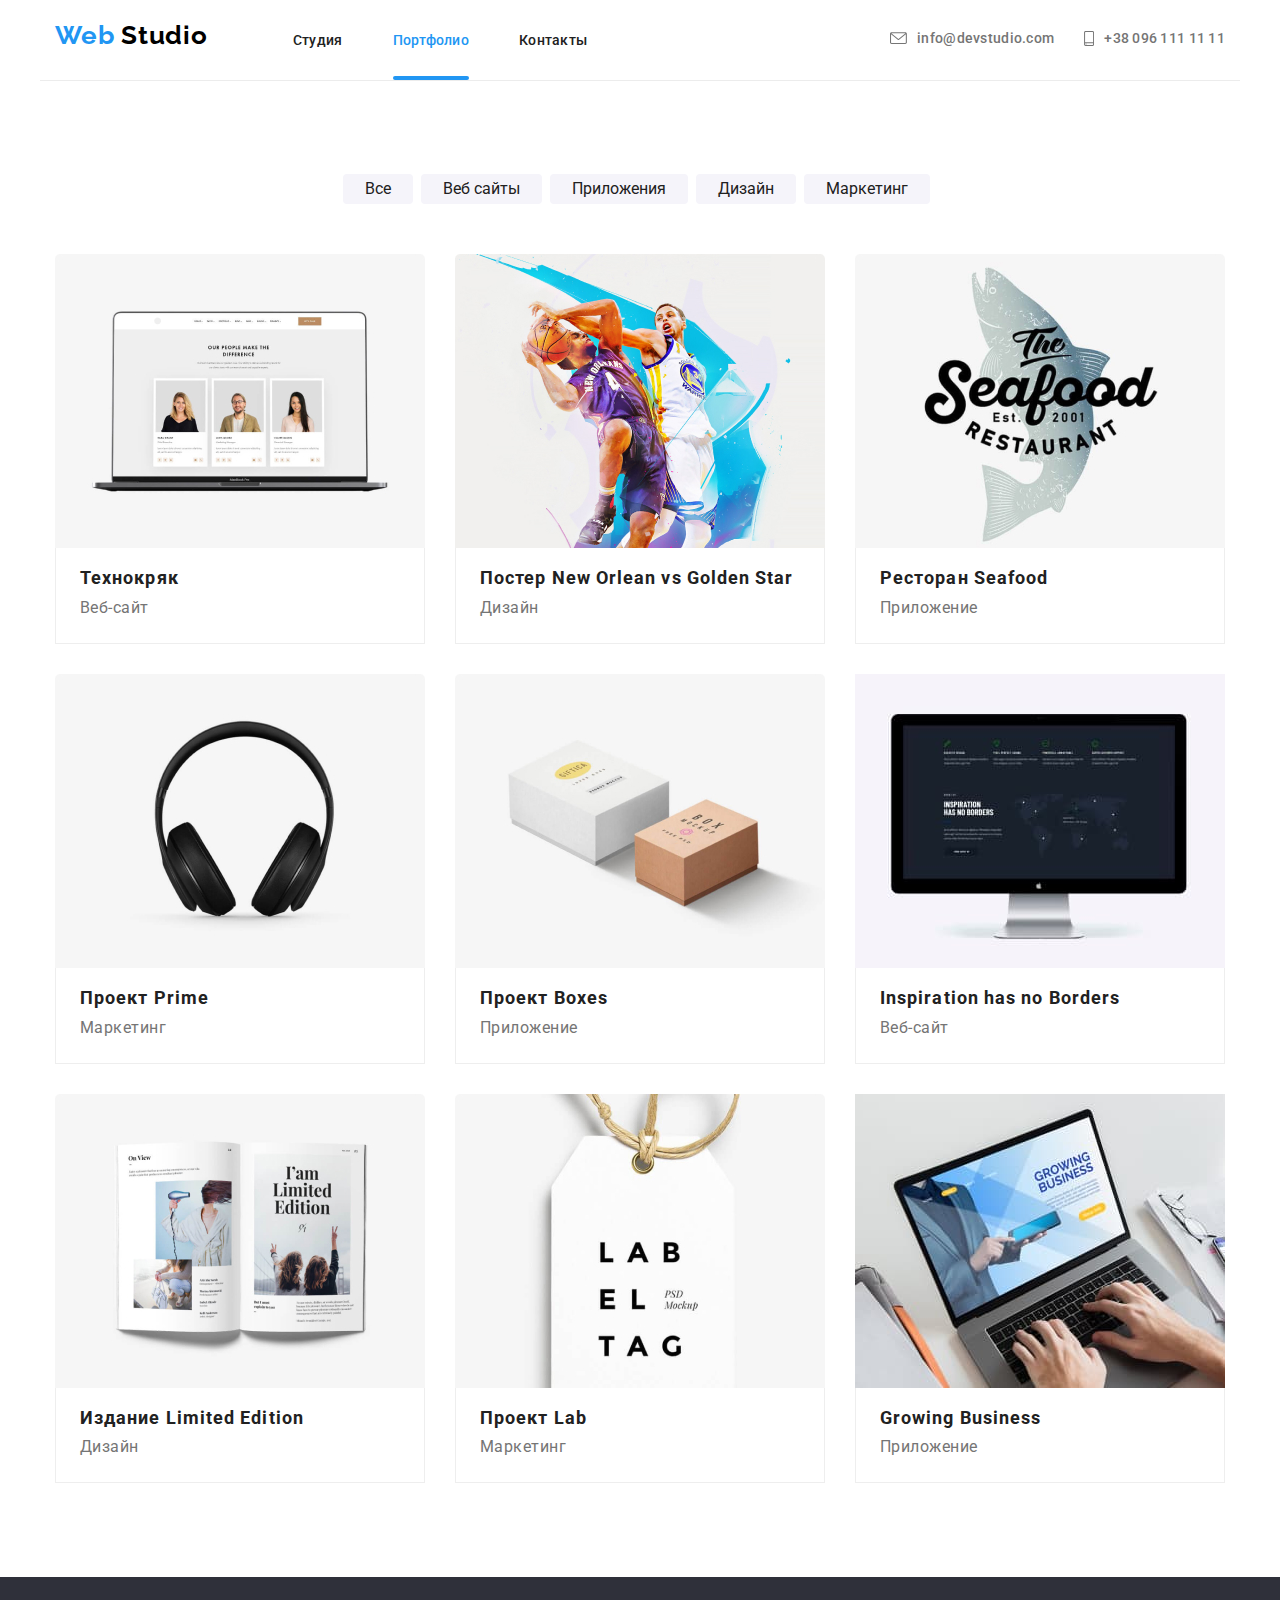
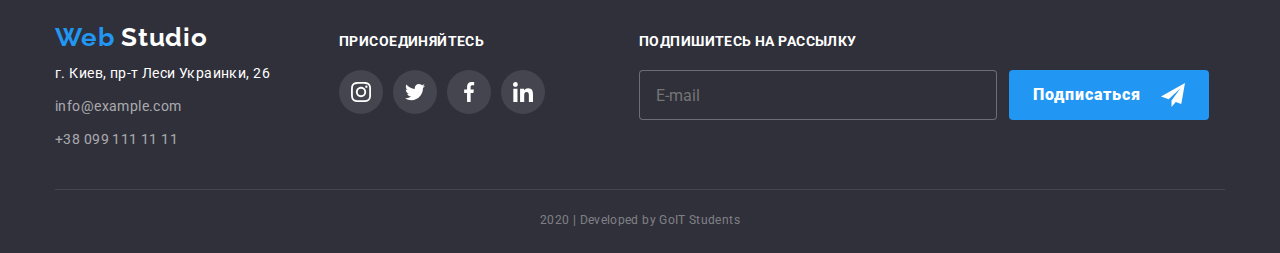
==== portfolio.html @ 86b8f0e5 "Start HW-07" ====
<!DOCTYPE html>
<html lang="ru">
  <head>
    <meta charset="UTF-8" />
    <meta name="viewport" content="width=device-width, initial-scale=1.0" />
    <title>Portfolio</title>
    <link
      rel="stylesheet"
      href="https://fonts.googleapis.com/css2?family=Raleway:ital,wght@0,700;1,400&family=Roboto:wght@400;700&display=swap"
      rel="stylesheet"
    />
    <link rel="stylesheet" href="https://cdnjs.cloudflare.com/ajax/libs/modern-normalize/0.6.0/modern-normalize.min.css">
    <link rel="stylesheet" href="./css/styles.css" />
  </head>
  <body class="page">

    <!--Шапка сайта--> 
    <header>
      <nav class="container main-nav">
        <a href="./index.html" class="logo">
          <span class="logo-accent">Web </span>Studio
        </a>
    
        <ul class="site-nav list">
          <li class="item"><a href="./index.html" class="link">Студия</a></li>
          <li class="item"><a href="" class="link current">Портфолио</a></li>
          <li class="item"><a href="" class="link">Контакты</a></li>
        </ul>
    
        <ul class="auth-nav list">
          <li class="item">
            <a href="mail:info@devstudio.com" class="link">
              <svg class="envelope-icon">
                <use href="./images/symbol-defs.svg#icon-envelope"></use>
              </svg>
              info@devstudio.com
            </a>
          </li>
          <li class="item">
            <a href="tel:+380961111111" class="link">
              <svg class="phone-icon">
                <use href="./images/symbol-defs.svg#icon-phone"></use>
              </svg>
              +38 096 111 11 11</a
            >
          </li>
        </ul>
      </nav>
    </header>

    <main>
      <section class="filter">
        <h1 class="title-portfolio visually-hidden">Галерея работ</h1>
        <ul class="filter-item">
          <li>
            <button type="button" class="button-portfolio">Все</button>
          </li>
          <li ">
            <button type="button" class="button-portfolio">Веб сайты</button>
          </li>
          <li>
            <button type="button" class="button-portfolio">Приложения</button>
          </li>
          <li>
            <button type="button" class="button-portfolio">Дизайн</button>
          </li>
          <li>
            <button type="button" class="button-portfolio">Маркетинг</button>
          </li>
        </ul>
      </section>

      <section>
        <div class="container galery">
          <ul class="galery-list">
            <li class="galery-item">
              <div class="galery-thumb">
                <img class="card-image" src="./images/Technocrack.jpg" alt="" />
                <div class="galery-overlay">
                  <p class="galery-text">
                    Технокряк это современная площадка распространения коронавируса.
                    Компаниииспользуют платформу для цифрового шпионажа и атак на
                    защищенные сервера конкурентов
                  </p>
                </div>  
              </div>
              <div class="card-content">
                <h2 class="galery-title">Технокряк</h2>
                <p class="galery-subtitle">Веб-сайт</p>
              </div>
            </li>
            <li class="galery-item">
              <div class="galery-thumb">
                <img class="card-image" src="./images/Poster.jpg" alt="картинка постера"/>
                <div class="galery-overlay">
                  <p class="galery-text">
                    Технокряк это современная площадка распространения коронавируса.
                    Компаниииспользуют платформу для цифрового шпионажа и атак на
                    защищенные сервера конкурентов
                  </p>
                </div>
              </div> 
              <div class="card-content">
                <h2 class="galery-title">Постер New Orlean vs Golden Star</h2>
                <p class="galery-subtitle">Дизайн</p>
              </div>
            </li>
            <li class="galery-item">
              <div class="galery-thumb">
                <img class="card-image" src="./images/Seafood.jpg" alt="логотип ресторана"/>
                <div class="galery-overlay">
                  <p class="galery-text">
                    Технокряк это современная площадка распространения коронавируса.
                    Компаниииспользуют платформу для цифрового шпионажа и атак на
                    защищенные сервера конкурентов
                  </p>
                </div>
              </div> 
              <div class="card-content">
                <h2 class="galery-title">Ресторан Seafood</h2>
                <p class="galery-subtitle">Приложение</p>
              </div>
            </li>
            <li class="galery-item">
              <div class="galery-thumb">
                <img class="card-image" src="./images/Prime.jpg" alt="картинка с наушниками"/>
                <div class="galery-overlay">
                  <p class="galery-text">
                    Технокряк это современная площадка распространения коронавируса.
                    Компаниииспользуют платформу для цифрового шпионажа и атак на
                    защищенные сервера конкурентов
                  </p>
                </div>
              </div> 
              <div class="card-content">
                <h2 class="galery-title">Проект Prime</h2>
                <p class="galery-subtitle">Маркетинг</p>
              </div>
            </li>
            <li class="galery-item">
              <div class="galery-thumb">
                <img class="card-image" src="./images/Boxes.jpg" alt="изображение картонных коробок"/>
                <div class="galery-overlay">
                  <p class="galery-text">
                    Технокряк это современная площадка распространения коронавируса.
                    Компаниииспользуют платформу для цифрового шпионажа и атак на
                    защищенные сервера конкурентов
                  </p>
                </div>
              </div> 
              <div class="card-content">
                <h2 class="galery-title">Проект Boxes</h2>
                <p class="galery-subtitle">Приложение</p>
              </div>
            </li>
            <li class="galery-item">
              <div class="galery-thumb">
                <img class="card-image" src="./images/monitor.jpg" alt="изображение монитора"/>
                <div class="galery-overlay">
                  <p class="galery-text">
                    Технокряк это современная площадка распространения коронавируса.
                    Компаниииспользуют платформу для цифрового шпионажа и атак на
                    защищенные сервера конкурентов
                  </p>
                </div>
              </div> 
              <div class="card-content">
                <h2 class="galery-title">Inspiration has no Borders</h2>
                <p class="galery-subtitle">Веб-сайт</p>
              </div>
            </li>
            <li class="galery-item">
              <div class="galery-thumb">
                <img class="card-image" src="./images/Magazine.jpg" alt="изображение журнала"/>
                <div class="galery-overlay">
                  <p class="galery-text">
                    Технокряк это современная площадка распространения коронавируса.
                    Компаниииспользуют платформу для цифрового шпионажа и атак на
                    защищенные сервера конкурентов
                  </p>
                </div>
              </div> 
              <div class="card-content">
                <h2 class="galery-title">Издание Limited Edition</h2>
                <p class="galery-subtitle">Дизайн</p>
              </div>
            </li>
            <li class="galery-item">
              <div class="galery-thumb">
                <img class="card-image" src="./images/Lab.jpg" alt="изображение этикетки"/>
                <div class="galery-overlay">
                  <p class="galery-text">
                    Технокряк это современная площадка распространения коронавируса.
                    Компаниииспользуют платформу для цифрового шпионажа и атак на
                    защищенные сервера конкурентов
                  </p>
                </div>
              </div> 
              <div class="card-content">
                <h2 class="galery-title">Проект Lab</h2>
                <p class="galery-subtitle">Маркетинг</p>
              </div>
            </li>
            <li class="galery-item">
              <div class="galery-thumb">
                <img class="card-image" src="./images/notebook.jpg" alt="изображение ноутбука"/>
                <div class="galery-overlay">
                  <p class="galery-text">
                    Технокряк это современная площадка распространения коронавируса.
                    Компаниииспользуют платформу для цифрового шпионажа и атак на
                    защищенные сервера конкурентов
                  </p>
                </div>
              </div> 
              <div class="card-content">
                <h2 class="galery-title">Growing Business</h2>
                <p class="galery-subtitle">Приложение</p>
              </div>
            </li>
          </ul>
        </div>
      </section>
    </main>

    <footer class="page-footer">
      <!--Спрятать заголовок-->
      <div class="container">
        <h2 class="footer-title visually-hidden">Адрес и телефоны</h2>
        <div class="contact-info">
          <div class="contact-block">
            <div class="logo-footer">
              <a href="./index.html" class="logo inverse">
                <span class="logo-accent">Web </span>Studio
              </a>
              <address>
                <p class="address">г. Киев, пр-т Леси Украинки, 26</p>
                <a href="mailto:info@example.com" class="contact-item"
                  >info@example.com</a
                >
                <a href="tel:+380991111111" class="contact-item"
                  >+38 099 111 11 11</a
                >
              </address>
            </div>

            <div class="contact-social">
              <b class="join">Присоединяйтесь</b>
              <ul class="social-footer">
                <li class="social-link">
                  <a href="" class="social-icon footer">
                    <svg width="20px" height="20px">
                      <use
                        href="./images/symbol-defs.svg#icon-instagram"
                      ></use>
                    </svg>
                  </a>
                </li>
                <li class="social-link">
                  <a href="" class="social-icon footer">
                    <svg width="20px" height="20px">
                      <use
                        href="./images/symbol-defs.svg#icon-twitter"
                      ></use>
                    </svg>
                  </a>
                </li>
                <li class="social-link">
                  <a href="" class="social-icon footer">
                    <svg width="20px" height="20px">
                      <use
                        href="./images/symbol-defs.svg#icon-facebook"
                      ></use>
                    </svg>
                  </a>
                </li>
                <li class="social-link">
                  <a href="" class="social-icon footer">
                    <svg width="20px" height="20px">
                      <use
                        href="./images/symbol-defs.svg#icon-linkedin"
                      ></use>
                    </svg>
                  </a>
                </li>
              </ul>
            </div>
            <div class="subscription">
              <b class="join">Подпишитесь на рассылку</b>
              <form action="">
                <div class="subscribe-form">
                  <input type="email" name="email" class="email" placeholder="E-mail">
                  <button class="button">
                    <span class="subscribe">Подписаться</span>
                    <svg class="icon">
                      <use href="./images/symbol-defs.svg#icon-icon_send"></use> 
                    </svg>
                  </button>
                </div>
              </form>
            </div>
          </div>
        </div>

        <p class="copyright">2020 | Developed by GoIT Students</p>
      </div>
    </footer>
  </body>
</html>
---- css/styles.css ----
/* Цвет основного текста #212121 */
/* Вторичный цвет #757575 */
/* Белый #FFFFFF */
/* Черный #000000 */
/* акцент #2196F3 */
/* вторичный цвет фона #F5F4FA */
/* Цвет фона Футера #2F303A */

:root {
  --primary-text-color: #212121;
  --secondary-text-color: #757575;
  --accent-color: #2196f3;
  --black: #000000;
  --white: #ffffff;
  --font-family: Raleway, Roboto, sans-serif;
  --timing-function: 250ms cubic-bezier(0.4, 0, 0.2, 1);
}

.page {
  background-color: #ffffff;
  color: var(--primary-text-color);
  font-family: Roboto, sans-serif;
  letter-spacing: 0.02em;
}

li {
  list-style-type: none; /* Убираем маркеры */
}

a {
  text-decoration: none; /* Отменяем подчеркивание у ссылки */
}

img {
  display: block;
  max-width: 100%;
  height: auto;
}

ul,
p {
  padding: 0;
  margin: 0;
}

.container {
  margin-left: auto;
  margin-right: auto;
  padding-left: 15px;
  padding-right: 15px;

  width: 1200px;
  /* outline: 2px solid tomato; */
}

/* Logo */

.logo {
  display: block;
  color: var(--black);
  font-family: Raleway, sans-serif;

  font-weight: 700;
  font-size: 26px;
  line-height: 1.2;
  letter-spacing: 0.03em;
  margin-bottom: 9px;

  transition: color var(--timing-function);
}

.logo:hover,
.logo:focus {
  color: var(--accent-color);
}

.logo-accent {
  color: var(--accent-color);
  font-family: Raleway, sans-serif;

  font-weight: 700;
  font-size: 26px;
  line-height: 1.19;
  letter-spacing: 0.03em;
}

.logo.inverse {
  color: var(--white);
}

.logo.inverse:hover,
.logo.inverse:focus {
  color: var(--accent-color);

  transition: color cubic-bezier(0.4, 0, 0.2, 1);
}

.link {
  display: inline-flex;
  align-items: center;
  transition: color var(--timing-function);
}

/* Site nav */

.site-nav {
  display: flex;
  margin-left: 85px;
}

/* .site-nav .item:last-child {
  margin-right: 0;
} */

/* .site-nav .item:not(:last-child) {
  margin-right: 50px;
} */

.site-nav .item + .item {
  margin-left: 50px;
}

.site-nav .link {
  display: block;
  padding-top: 32px;
  padding-bottom: 32px;

  position: relative;

  color: var(--primary-text-color);
  font-weight: 500;
  font-size: 14px;
  line-height: 1.15;
  letter-spacing: 0.02em;

  transition: color cubic-bezier(0.4, 0, 0.2, 1);
}

.site-nav .link::before,
.current::after {
  content: '';

  position: absolute;
  left: 0;
  bottom: 0;

  display: block;
  width: 100%;
  height: 4px;
  border-radius: 2px;
  background-color: var(--accent-color);
}

.site-nav .link::before {
  transform: scale(0);
  transition: transform var(--timing-function);
}

.site-nav .link:focus::before,
.site-nav .link:hover::before {
  transform: scale(1);
}

.link:hover,
.link:focus {
  color: var(--accent-color);
}

.site-nav .link.current {
  color: var(--accent-color);
}

.auth-nav {
  display: flex;
  margin-left: auto;
}

.auth-nav .item + .item {
  margin-left: 30px;
}

.auth-nav .link {
  color: var(--secondary-text-color);

  font-weight: 500;
  font-size: 14px;
  line-height: 1.15;
  letter-spacing: 0.02em;

  transition: color var(--timing-function);
}

.auth-nav .link:hover,
.auth-nav .link:focus {
  color: var(--accent-color);
}

.main-nav {
  display: flex;
  align-items: center;
  border-bottom: 1px solid #ececec;
}

.envelope-icon {
  width: 17px;
  height: 13px;
  margin-right: 10px;
  fill: currentColor;
}

.phone-icon {
  width: 10px;
  height: 15px;
  margin-right: 10px;
  fill: currentColor;
}

/* Hero */

.hero {
  max-width: 1600px;
  height: 600px;
  margin-left: auto;
  margin-right: auto;
  text-align: center;
  padding-bottom: 94px;
  background-image: linear-gradient(
      to right,
      rgba(47, 48, 58, 0.8),
      rgba(47, 48, 58, 0.8)
    ),
    url(../images/Header.jpg);
  background-repeat: no-repeat;
  background-size: cover;
  background-position: center;
  background-color: gray;
}

.hero-title {
  margin-top: 0;
  margin-bottom: 30px;
  padding-top: 200px;
  color: var(--white);

  font-weight: 900;
  font-size: 44px;
  line-height: 1.36;
  letter-spacing: 0.06em;
  text-transform: uppercase;
}

/* Section */

.section {
  padding-top: 94px;
  padding-bottom: 94px;
}

.section.no-padding {
  padding-top: 0;
}

.section-title {
  margin-top: 0;
  margin-bottom: 50px;
  color: var(--primary-text-color);

  font-weight: bold;
  font-size: 36px;
  line-height: 1.16;
  text-align: center;
  letter-spacing: 0.03em;
}

.visually-hidden {
  clip: rect(1px, 1px, 1px, 1px);
  height: 1px;
  overflow: hidden;
  position: absolute;
  white-space: nowrap;
  width: 1px;
}

.features-list {
  display: flex;
}

.features-item .icon {
  display: flex;
  align-items: center;
  justify-content: center;
  width: 270px;
  height: 120px;
  background-color: #f5f4fa;
  border-radius: 4px;
}

.features-item {
  margin-right: 30px;
}

.features-item:nth-last-child(-n + 1) {
  margin-right: 0;
}

/* Block */

.block-title {
  margin-top: 0;
  margin-bottom: 10px;
  padding-top: 30px;
  color: var(--primary-text-color);

  font-style: normal;
  font-weight: 700;
  font-size: 14px;
  line-height: 1.14;
  letter-spacing: 0.03em;
  text-transform: uppercase;
}

.text {
  margin-top: 0;
  margin-bottom: 0;

  font-style: normal;
  font-weight: normal;
  font-size: 14px;
  line-height: 1.71;
  letter-spacing: 0.03em;
  color: var(--secondary-text-color);
}

/* изменить цвет ссылки на белый */

.activities-list {
  display: flex;
  justify-content: space-between;
}

.activities-title {
  width: 370px;
  text-align: center;
  position: relative;
}

.activities-link {
  display: inline-block;
  padding-top: 27px;
  padding-bottom: 27px;
  width: 370px;
  height: 70px;

  position: absolute;
  bottom: 0;
  left: 0;

  color: var(--white);
  background-color: rgba(47, 48, 58, 0.8);

  font-weight: 700;
  font-size: 14px;
  line-height: 1.14;
  letter-spacing: 0.03em;
  text-align: center;
  text-transform: uppercase;

  transition: color var(--timing-function);
}

.activities-link:hover,
.activities-link:focus {
  color: var(--black);
}

/* Team */

.team-section {
  background-color: #f5f4fa;
}

.team-list {
  display: flex;
  justify-content: space-between;
}

.team-item {
  width: 270px;
  background: #ffffff;

  box-shadow: 0px 2px 1px rgba(0, 0, 0, 0.2), 0px 1px 1px rgba(0, 0, 0, 0.14),
    0px 1px 3px rgba(0, 0, 0, 0.12);
  border-radius: 0px 0px 4px 4px;
}

.team-card {
  padding-top: 30px;
  padding-bottom: 24px;
}

.team-card .social-link {
  display: inline-flex;
  align-items: center;
  justify-content: center;

  margin-bottom: 0;
}

.social-icon {
  fill: #afb1b8;
  height: 44px;
  width: 44px;

  display: inline-flex;
  justify-content: center;
  align-items: center;
  margin-bottom: 0;

  background-color: transparent;
  border-radius: 50%;

  transition: background-color var(--timing-function),
    color var(--timing-function);
}

.social-icon:hover,
.social-icon:focus {
  fill: var(--white);
  background-color: var(--accent-color);
}

.social-icon:nth-last-child(n + 1) {
  margin-right: 0;
}

.social-list {
  display: flex;
  justify-content: center;
  padding-right: 32px;
  padding-left: 32px;
}

.social-list > .social-link {
  display: inline-block;
  margin-right: 10px;
}

.name {
  margin-top: 0;
  margin-bottom: 10px;

  font-weight: 500;
  font-size: 16px;
  line-height: 1.19;
  text-align: center;
  letter-spacing: 0.03em;
}

.profession {
  margin-top: 0;
  margin-bottom: 16px;
  color: var(--secondary-text-color);

  font-weight: 400;
  font-size: 16px;
  line-height: 1.19;
  text-align: center;
}

/* Clients */

.clients-list {
  display: flex;
  justify-content: space-between;
}

.client-logo {
  display: flex;
  justify-content: center;
  align-items: center;
  width: 170px;
  height: 90px;
  border: 1px solid #afb1b8;
  border-radius: 4px;
  fill: #afb1b8;

  transition: fill var(--timing-function);
}

.client-logo:hover,
.client-logo:focus {
  border-color: var(--accent-color);
  fill: var(--accent-color);
}

/* Footer */

.page-footer {
  background-color: #2f303a;
  color: var(--white);
}

.logo-footer {
  margin-right: 69px;
}

.address {
  display: flex;
  align-content: space-between;
  margin-bottom: 9px;
  font-style: normal;
  font-weight: normal;
  font-size: 14px;
  line-height: 1.71;
  letter-spacing: 0.03em;
}

.contact-item {
  display: block;
  color: rgba(255, 255, 255, 0.6);

  font-style: normal;
  font-weight: normal;
  font-size: 14px;
  line-height: 1.71;
  letter-spacing: 0.03em;
  margin-bottom: 9px;

  transition: color var(--timing-function);
}

.contact-item:hover,
.contact-item:focus {
  color: var(--accent-color);
}

.contact-social {
  margin-right: 94px;
}

.contact-block {
  display: flex;
  align-items: baseline;
  padding-top: 45px;
  padding-bottom: 28px;
}

.social-footer {
  display: flex;
  justify-content: space-between;
}

.social-icon.footer {
  fill: #ffffff;
  background-color: rgba(255, 255, 255, 0.1);
}

.social-icon:hover,
.social-icon:focus {
  fill: var(--white);
  background-color: var(--accent-color);
}

.social-footer > .social-link {
  margin-right: 10px;
}

.social-link:nth-last-child(-n + 1) {
  margin-right: 0;
}

.join {
  display: block;
  font-size: 14px;
  line-height: 1.14;
  letter-spacing: 0.03em;
  margin-bottom: 20px;
  text-transform: uppercase;
}

.subscribe-form {
  display: flex;
  justify-content: center;
  align-items: center;
}

.email {
  margin-right: 12px;
  padding-left: 16px;
  padding-top: 15px;
  padding-bottom: 15px;
  width: 358px;
  height: 50px;
  border: 1px solid rgba(255, 255, 255, 0.3);
  border-radius: 4px;
  background-color: #2f303a;
  color: rgba(255, 255, 255, 0.6);
  font-size: 16px;
  line-height: 1.25;
}

.copyright {
  width: 1170px;
  align-items: center;
  color: rgba(255, 255, 255, 0.4);

  font-style: normal;
  font-weight: normal;
  font-size: 12px;
  line-height: 2;
  letter-spacing: 0.03em;

  text-align: center;

  padding-top: 18px;
  padding-bottom: 21px;
  border-top: 1px solid rgba(255, 255, 255, 0.1);
}

/* Button */

.button {
  text-decoration: none;
  display: inline-flex;
  align-items: center;
  justify-content: center;
  background-color: var(--accent-color);
  color: var(--white);
  border: 1px solid transparent;
  border-radius: 4px;

  padding-top: 10px;
  padding-bottom: 10px;
  width: 200px;
  height: 50px;

  font-weight: 700;
  font-size: 16px;
  line-height: 1.87;

  cursor: pointer;
}

.subscribe {
  display: inline-block;

  font-weight: 700;
  font-size: 16px;
  line-height: 1.88;
  text-align: center;
  letter-spacing: 0.06em;
}

.subscription .icon {
  width: 24px;
  height: 24px;
  margin-left: 10px;
}

.button-portfolio {
  border: none;
  margin-right: 8px;
  padding-top: 6px;
  padding-bottom: 6px;
  padding-right: 22px;
  padding-left: 22px;
  border-radius: 4px;

  color: var(--primary-text-color);
  background-color: #f5f4fa;

  transition: background-color var(--timing-function),
    color var(--timing-function);
}

.button-portfolio:hover,
.button-portfolio:focus {
  color: var(--white);
  background-color: var(--accent-color);
  font-family: inherit;
}

/* Galery */

.title-portfolio {
  margin-top: 0;
  margin-bottom: 0;
}

.filter {
  padding-top: 93px;
  padding-bottom: 50px;
  text-align: center;
}

.filter-item {
  display: flex;
  justify-content: center;
}

.galery {
  margin-bottom: 94px;
}

.galery-list {
  display: flex;
  flex-wrap: wrap;
}

.galery-item {
  width: 370px;
  margin-right: 30px;
  margin-bottom: 30px;
}

.galery-thumb {
  position: relative;
  overflow: hidden;
}

.galery-overlay {
  position: absolute;
  top: 0;
  left: 0;
  width: 100%;
  height: 100%;
  background-color: rgba(33, 150, 243, 0.9);

  transform: translateY(100%);
  transition: transform var(--timing-function);
}

.galery-thumb:hover::before {
  opacity: 1;
}

.galery-item:nth-child(3n) {
  margin-right: 0px;
}

.galery-item:nth-last-child(-n + 3) {
  margin-bottom: 0px;
}

.galery-item:hover .galery-overlay {
  transform: translateY(0);
}

.galery-item:hover {
  border: 1px solid #eeeeee;
  box-shadow: 1px 4px 6px rgba(0, 0, 0, 0.16), 0px 4px 4px rgba(0, 0, 0, 0.06),
    0px 1px 1px rgba(0, 0, 0, 0.12);
}

.card-content {
  background: #ffffff;
  border-right: 1px solid #eeeeee;
  border-bottom: 1px solid #eeeeee;
  border-left: 1px solid #eeeeee;

  box-sizing: border-box;
  padding-left: 24px;
  padding-right: 24px;
  padding-top: 20px;
  padding-bottom: 20px;
}

.card-image {
  display: block;
}

.galery-subtitle {
  color: var(--secondary-text-color);

  font-weight: 400;
  font-size: 16px;
  line-height: 1.87;
  letter-spacing: 0.03em;
}

.galery-text {
  color: var(--white);

  padding: 63px 24px;

  font-family: Roboto;
  font-style: normal;
  font-weight: 400;
  font-size: 18px;
  line-height: 1.56;
  letter-spacing: 0.03em;
}

.galery-title {
  margin-top: 0;
  margin-bottom: 4px;

  color: var(--primary-text-color);

  font-weight: 700;
  font-size: 18px;
  line-height: 2, 0;
  letter-spacing: 0.06em;
}

.footer-title {
  margin-top: 0;
  margin-bottom: 0;

  color: var(--primary-text-color);
}

/* Модальное окно */

.backdrop {
  position: fixed;
  top: 0;
  left: 0;
  width: 100%;
  height: 100%;
  padding: 20px;
  background-color: rgba(0, 0, 0, 0.2);
  opacity: 1;
  transition: opacity var(--timing-function), transform var(--timing-function);
}

.backdrop.is-hidden {
  opacity: 0;
  pointer-events: none;
}

.backdrop.is-hidden .modal {
  transform: translate(-50%, -50%) scale(0.5);
}

.modal {
  position: absolute;
  top: 50%;
  left: 50%;
  transform: translate(-50%, -50%) scale(1);
  background-color: var(--white);
  padding: 40px;
  min-width: 528px;

  border-radius: 4px;
  box-shadow: 0px 2px 1px rgba(0, 0, 0, 0.2), 0px 1px 1px rgba(0, 0, 0, 0.14),
    0px 1px 3px rgba(0, 0, 0, 0.12);

  transition: transform var(--timing-function);
  /* min-height: 581px; */
}

.modal-name {
  display: block;
  margin-bottom: 30px;
  font-weight: 700;
  line-height: 1.15;
  font-size: 20px;
  text-align: center;
  color: var(--primary-text-color);
}

.modal-input {
  position: relative;
  display: block;
  margin-bottom: 30px;
  border-color: var(--secondary-text-color);
}

.modal-icon {
  position: absolute;
  top: 50%;
  left: 16px;
  transform: translateY(-50%);
  /* transition: fill var(--accent-color); */
}

.input-field {
  padding-left: 42px;
  padding-top: 12px;
  padding-bottom: 12px;
  width: 100%;
  resize: none;
  border: 1px solid rgba(33, 33, 33, 0.2);
  border-radius: 4px;
  transition: color var(--timing-function);
  color: var(--primary-text-color);
}

.modal-input:focus-within > .modal-icon,
.input-field:not(:placeholder-shown) ~ .modal-icon {
  fill: var(--accent-color);
}

.modal-input:focus-within > .input-label {
  transform: translate(-25px, -35px);
  font-size: 12px;
  line-height: 1.17px;
  color: var(--accent-color);
}

.modal-input:focus-within > .input-field {
  border-color: var(--accent-color);
  outline: none;
}

.input-field:not(:placeholder-shown) + .input-label {
  transform: translate(-25px, -35px);

  font-size: 12px;
  line-height: 1.17px;
  color: var(--accent-color);
}

textarea {
  resize: none;
}

.input-field.textarea {
  font-size: 14px;
  line-height: 1.14;
  color: var(--secondary-text-color);
  margin-bottom: 30px;
  padding-left: 16px;
  transition: border-color var(--timing-function);
}

textarea.input-field:focus-within,
textarea.input-field:not(:placeholder-shown) {
  border-color: var(--accent-color);
  outline: none;
}

.modal-close {
  position: absolute;
  bottom: 100%;
  left: 100%;
  transform: translate(-130%, 130%);
  background-color: var(--white);
  width: 30px;
  height: 30px;
  border-radius: 50%;
  border: 1px solid rgba(0, 0, 0, 0.1);
  display: flex;
  justify-content: center;
  align-items: center;
  transition: fill var(--timing-function);
  cursor: pointer;
}

.modal-close:hover,
.modal-close:focus {
  fill: var(--accent-color);
}

.input-label {
  position: absolute;
  top: 50%;
  left: 42px;
  transform: translateY(-50%);
  font-size: 14px;
  line-height: 1.14;
  color: var(--secondary-text-color);

  transition: transform var(--timing-function), color var(--timing-function);
}

.button.modal-button {
  box-shadow: 0px 4px 4px rgba(0, 0, 0, 0.15);
}

.subscribe {
  display: inline-block;
  margin-right: 10px;
  font-weight: 900;
  font-size: 16px;
  line-height: 1.88;
  text-align: center;
  letter-spacing: 0.06em;
  transition: fill var(--duration) var(--timing);
}

.modal-button {
  display: flex;
  justify-content: center;
  align-items: center;
}

.button.modal-button:hover,
.button.modal-button:focus {
  background-color: var(--white);
  color: var(--accent-color);
  border: 1px solid var(--accent-color);
}

.submit {
  font-weight: 900;
  font-size: 16px;
  line-height: 1.88;
  text-align: center;
  letter-spacing: 0.06em;
  transition: color var(--timing-function);
}

.checkbox {
  -webkit-appearance: none;
  -moz-appearance: none;
  appearance: none;

  position: absolute;
}

.checkbox-icon {
  display: inline-block;
  margin-right: 7px;
  width: 16px;
  height: 15px;

  border: 2px solid #212121;
  border-radius: 2px;
}

.checkbox:checked + .checkbox-icon {
  background-color: var(--accent-color);

  border-color: transparent;
  background-origin: border-box;
  background-image: url(../images/icon-check.svg);
  background-size: contain;
}

.modal-link {
  color: var(--accent-color);
}
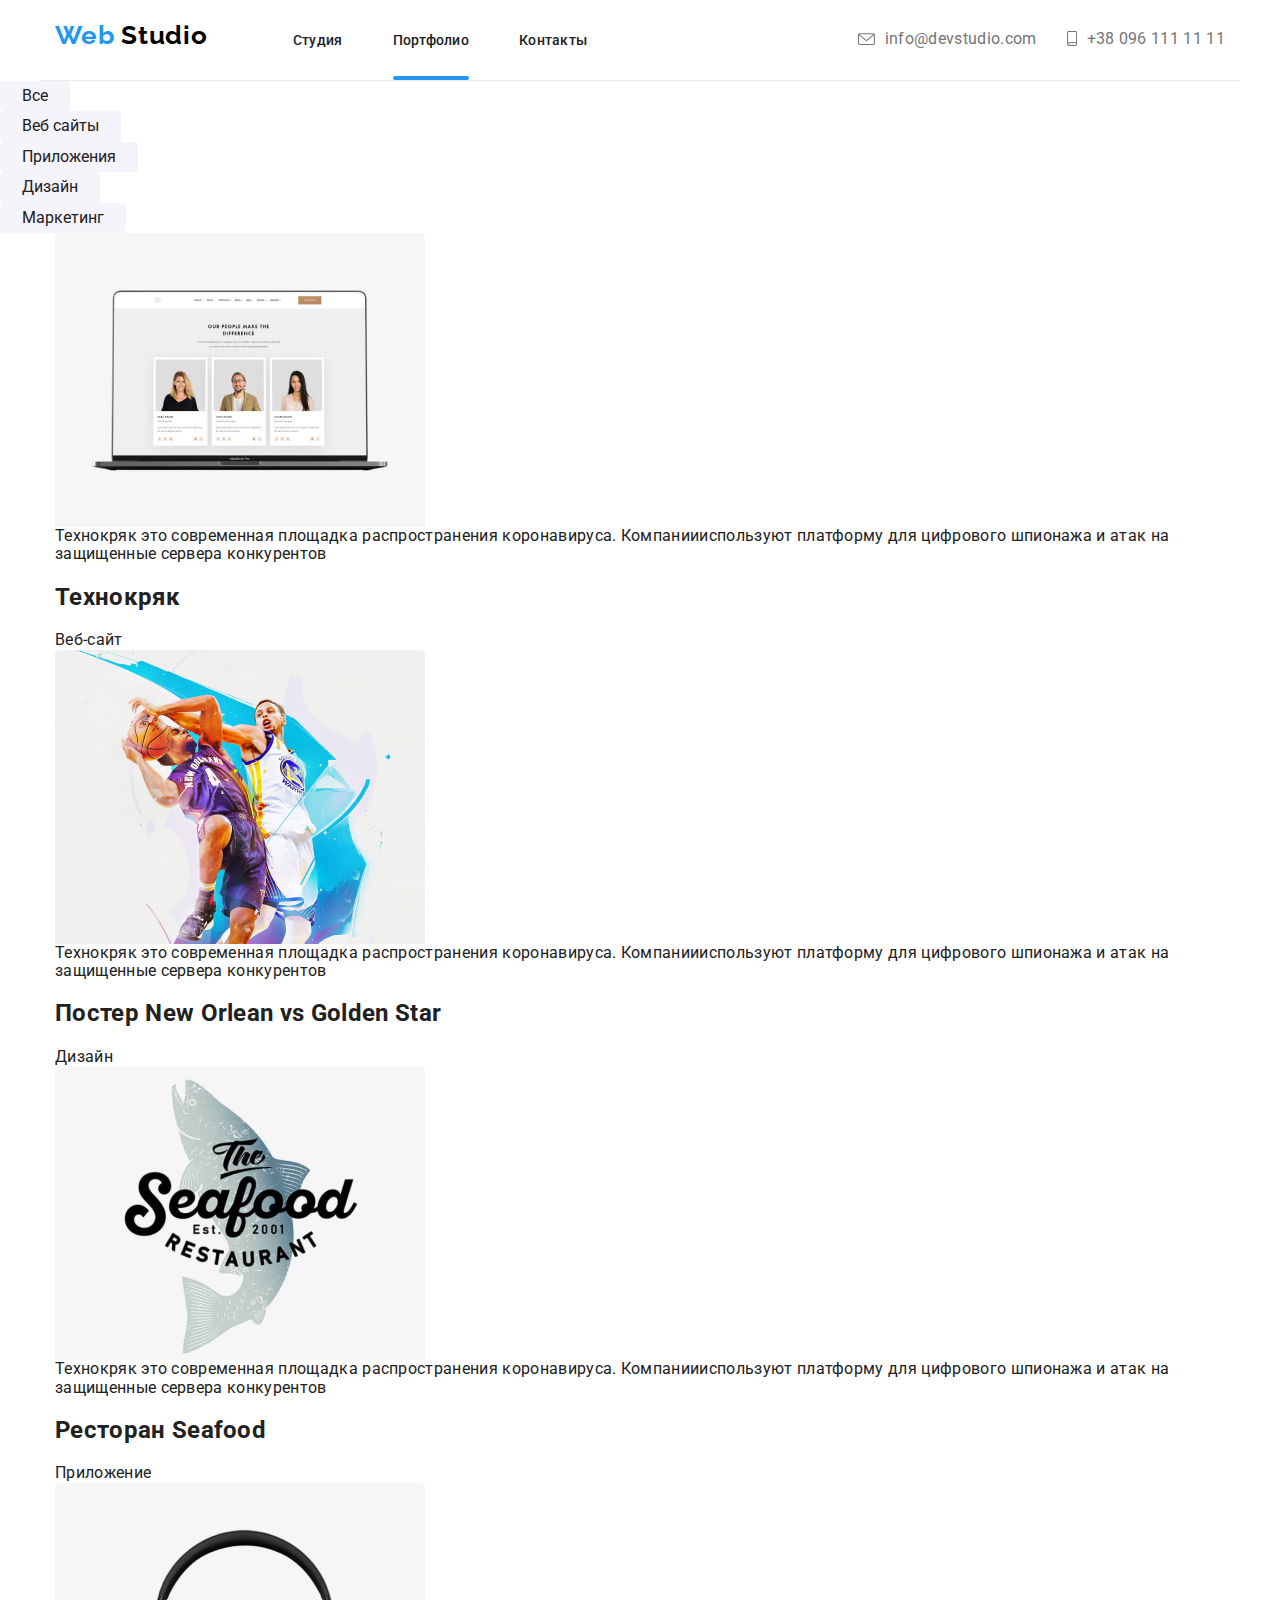
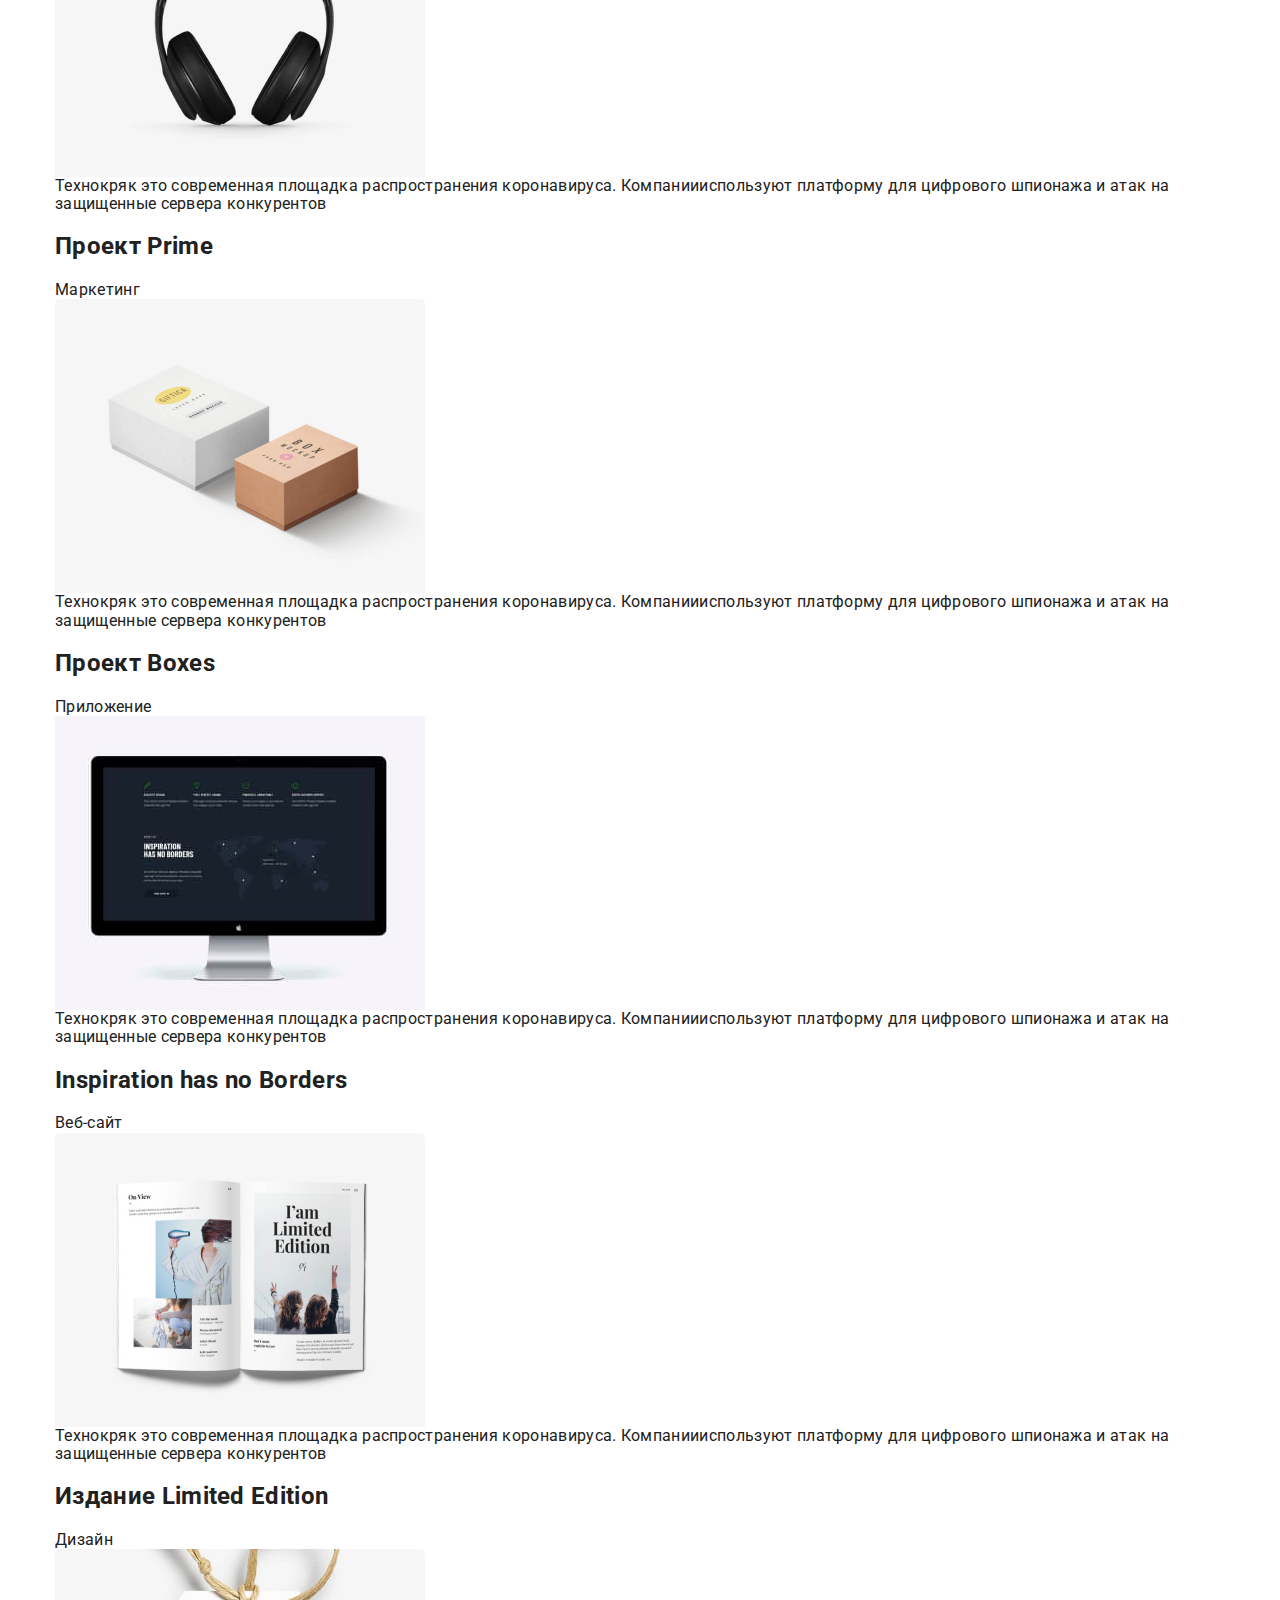
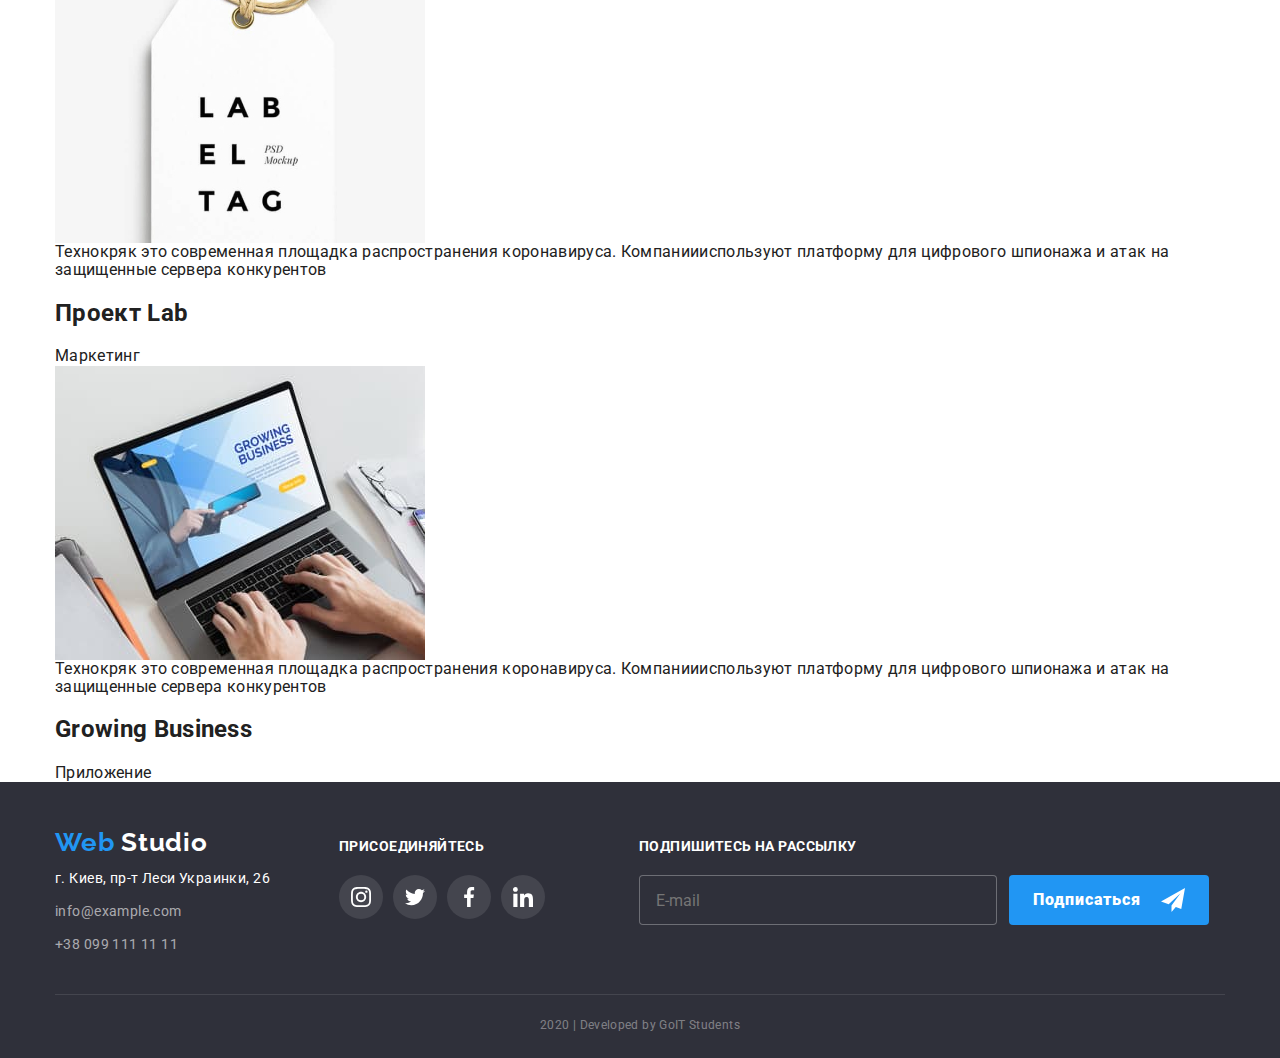
==== commit c794b5c1: "Заканчивает оформление index в SCSS" ====
--- a/portfolio.html
+++ b/portfolio.html
@@ -10,7 +10,7 @@
       rel="stylesheet"
     />
     <link rel="stylesheet" href="https://cdnjs.cloudflare.com/ajax/libs/modern-normalize/0.6.0/modern-normalize.min.css">
-    <link rel="stylesheet" href="./css/styles.css" />
+    <link rel="stylesheet" href="./css/main.min.css" />
   </head>
   <body class="page">
 
@@ -27,10 +27,10 @@
           <li class="item"><a href="" class="link">Контакты</a></li>
         </ul>
     
-        <ul class="auth-nav list">
+        <ul class="auth-nav">
           <li class="item">
             <a href="mail:info@devstudio.com" class="link">
-              <svg class="envelope-icon">
+              <svg width="17px" height="13px" class="icon-envelope">
                 <use href="./images/symbol-defs.svg#icon-envelope"></use>
               </svg>
               info@devstudio.com
@@ -38,11 +38,11 @@
           </li>
           <li class="item">
             <a href="tel:+380961111111" class="link">
-              <svg class="phone-icon">
+              <svg width="10px" height="15px" class="icon-phone">
                 <use href="./images/symbol-defs.svg#icon-phone"></use>
               </svg>
-              +38 096 111 11 11</a
-            >
+              +38 096 111 11 11
+            </a>
           </li>
         </ul>
       </nav>
--- a/css/main.min.css
+++ b/css/main.min.css
@@ -0,0 +1,2 @@
+.visually-hidden{clip:rect(1px, 1px, 1px, 1px);height:1px;overflow:hidden;position:absolute;white-space:nowrap;width:1px}.page{background-color:#fff;color:#212121;font-family:Roboto, sans-serif;letter-spacing:0.02em}li{list-style-type:none}a{text-decoration:none}img{display:block;max-width:100%;height:auto}ul,p{padding:0;margin:0}.container{margin-left:auto;margin-right:auto;padding-left:15px;padding-right:15px;width:1200px}.section{padding-top:94px;padding-bottom:94px}.section.no-padding{padding-top:0}.section-title{margin-top:0;margin-bottom:50px;color:#212121;font-weight:bold;font-size:36px;line-height:1.16;text-align:center;letter-spacing:0.03em}.block-title{margin-top:0;margin-bottom:10px;padding-top:30px;color:#212121;font-style:normal;font-weight:700;font-size:14px;line-height:1.14;letter-spacing:0.03em;text-transform:uppercase}.text{margin-top:0;margin-bottom:0;font-style:normal;font-weight:normal;font-size:14px;line-height:1.71;letter-spacing:0.03em;color:#757575}.logo{display:block;color:#000;font-family:Raleway, sans-serif;font-weight:700;font-size:26px;line-height:1.2;letter-spacing:0.03em;margin-bottom:9px;-webkit-transition:color 250ms cubic-bezier(0.4, 0, 0.2, 1);transition:color 250ms cubic-bezier(0.4, 0, 0.2, 1)}.logoinverse{color:#fff}.logo:hover,.logo:focus{color:#2196f3}.logo-accent{color:#2196f3;font-family:Raleway, sans-serif;font-weight:700;font-size:26px;line-height:1.19;letter-spacing:0.03em}.main-nav{display:-webkit-box;display:-ms-flexbox;display:flex;-webkit-box-align:center;-ms-flex-align:center;align-items:center;-webkit-box-pack:center;-ms-flex-pack:center;justify-content:center;border-bottom:1px solid #ececec}.site-nav{display:-webkit-box;display:-ms-flexbox;display:flex;margin-left:85px}.site-nav .item+.item{margin-left:50px}.site-nav .link{display:block;padding-top:32px;padding-bottom:32px;position:relative;color:#212121;font-weight:500;font-size:14px;line-height:1.15;letter-spacing:0.02em;-webkit-transition:color 250ms cubic-bezier(0.4, 0, 0.2, 1);transition:color 250ms cubic-bezier(0.4, 0, 0.2, 1)}.site-nav .link::before,.site-nav .current::after{content:'';position:absolute;left:0;bottom:0;display:block;width:100%;height:4px;border-radius:2px;background-color:#2196f3}.site-nav .link::before{-webkit-transform:scale(0);transform:scale(0);-webkit-transition:-webkit-transform 250ms cubic-bezier(0.4, 0, 0.2, 1);transition:-webkit-transform 250ms cubic-bezier(0.4, 0, 0.2, 1);transition:transform 250ms cubic-bezier(0.4, 0, 0.2, 1);transition:transform 250ms cubic-bezier(0.4, 0, 0.2, 1), -webkit-transform 250ms cubic-bezier(0.4, 0, 0.2, 1)}.site-nav .link:focus::before,.site-nav .link:hover::before{-webkit-transform:scale(1);transform:scale(1)}.site-nav .link:focus::beforecurrent,.site-nav .link:hover::beforecurrent{color:#2196f3}.link{display:-webkit-inline-box;display:-ms-inline-flexbox;display:inline-flex;-webkit-box-align:center;-ms-flex-align:center;align-items:center;-webkit-transition:color 250ms cubic-bezier(0.4, 0, 0.2, 1);transition:color 250ms cubic-bezier(0.4, 0, 0.2, 1)}.link:hover,.link:focus{color:#2196f3}.auth-nav{display:-webkit-box;display:-ms-flexbox;display:flex;-webkit-box-align:center;-ms-flex-align:center;align-items:center;-webkit-box-pack:center;-ms-flex-pack:center;justify-content:center;margin-left:auto}.auth-nav .item+.item{margin-left:30px}.auth-nav .link{color:#757575;-webkit-transition:color 250ms cubic-bezier(0.4, 0, 0.2, 1);transition:color 250ms cubic-bezier(0.4, 0, 0.2, 1)}.auth-nav .link:hover,.auth-nav .link:focus{color:#2196f3}.icon-envelope,.icon-phone{margin-right:10px;fill:currentColor}.hero{max-width:1600px;height:600px;margin-left:auto;margin-right:auto;text-align:center;padding-bottom:94px;background-image:-webkit-gradient(linear, left top, right top, from(rgba(47,48,58,0.8)), to(rgba(47,48,58,0.8))),url(../images/Header.jpg);background-image:linear-gradient(to right, rgba(47,48,58,0.8), rgba(47,48,58,0.8)),url(../images/Header.jpg);background-repeat:no-repeat;background-size:cover;background-position:center;background-color:gray}.hero-title{margin-top:0;margin-bottom:30px;padding-top:200px;color:#fff;font-weight:900;font-size:44px;line-height:1.36;letter-spacing:0.06em;text-transform:uppercase}.button{text-decoration:none;display:-webkit-inline-box;display:-ms-inline-flexbox;display:inline-flex;-webkit-box-align:center;-ms-flex-align:center;align-items:center;-webkit-box-pack:center;-ms-flex-pack:center;justify-content:center;background-color:#2196f3;color:#fff;border:1px solid transparent;border-radius:4px;padding-top:10px;padding-bottom:10px;width:200px;height:50px;font-weight:700;font-size:16px;line-height:1.87;cursor:pointer;-webkit-transition:color 250ms cubic-bezier(0.4, 0, 0.2, 1);transition:color 250ms cubic-bezier(0.4, 0, 0.2, 1)}.button:hover,.button:focus{color:#2196f3;background-color:#fff}.subscribe{display:inline-block;font-weight:700;font-size:16px;line-height:1.88;text-align:center;letter-spacing:0.06em}.subscription .icon{width:24px;height:24px;margin-left:10px}.button-portfolio{border:none;margin-right:8px;padding-top:6px;padding-bottom:6px;padding-right:22px;padding-left:22px;border-radius:4px;color:#212121;background-color:#f5f4fa;-webkit-transition:background-color 250ms cubic-bezier(0.4, 0, 0.2, 1),color 250ms cubic-bezier(0.4, 0, 0.2, 1);transition:background-color 250ms cubic-bezier(0.4, 0, 0.2, 1),color 250ms cubic-bezier(0.4, 0, 0.2, 1)}.button-portfolio:hover,.button-portfolio:focus{color:#fff;background-color:#2196f3;font-family:inherit}.backdrop{position:fixed;top:0;left:0;width:100%;height:100%;padding:20px;background-color:rgba(0,0,0,0.2);opacity:1;-webkit-transition:opacity 250ms cubic-bezier(0.4, 0, 0.2, 1),-webkit-transform 250ms cubic-bezier(0.4, 0, 0.2, 1);transition:opacity 250ms cubic-bezier(0.4, 0, 0.2, 1),-webkit-transform 250ms cubic-bezier(0.4, 0, 0.2, 1);transition:opacity 250ms cubic-bezier(0.4, 0, 0.2, 1),transform 250ms cubic-bezier(0.4, 0, 0.2, 1);transition:opacity 250ms cubic-bezier(0.4, 0, 0.2, 1),transform 250ms cubic-bezier(0.4, 0, 0.2, 1),-webkit-transform 250ms cubic-bezier(0.4, 0, 0.2, 1)}.backdrop.is-hidden{opacity:0;pointer-events:none}.backdrop.is-hidden .modal{-webkit-transform:translate(-50%, -50%) scale(0.5);transform:translate(-50%, -50%) scale(0.5)}.modal{position:absolute;top:50%;left:50%;-webkit-transform:translate(-50%, -50%) scale(1);transform:translate(-50%, -50%) scale(1);background-color:#fff;padding:40px;min-width:528px;border-radius:4px;-webkit-box-shadow:0px 2px 1px rgba(0,0,0,0.2),0px 1px 1px rgba(0,0,0,0.14),0px 1px 3px rgba(0,0,0,0.12);box-shadow:0px 2px 1px rgba(0,0,0,0.2),0px 1px 1px rgba(0,0,0,0.14),0px 1px 3px rgba(0,0,0,0.12);-webkit-transition:-webkit-transform 250ms cubic-bezier(0.4, 0, 0.2, 1);transition:-webkit-transform 250ms cubic-bezier(0.4, 0, 0.2, 1);transition:transform 250ms cubic-bezier(0.4, 0, 0.2, 1);transition:transform 250ms cubic-bezier(0.4, 0, 0.2, 1), -webkit-transform 250ms cubic-bezier(0.4, 0, 0.2, 1)}.modal-name{display:block;margin-bottom:30px;font-weight:700;line-height:1.15;font-size:20px;text-align:center;color:#212121}.modal-input{position:relative;display:block;margin-bottom:30px;border-color:#757575}.modal-icon{position:absolute;top:50%;left:16px;-webkit-transform:translateY(-50%);transform:translateY(-50%)}.input-field{padding-left:42px;padding-top:12px;padding-bottom:12px;width:100%;resize:none;border:1px solid rgba(33,33,33,0.2);border-radius:4px;-webkit-transition:color 250ms cubic-bezier(0.4, 0, 0.2, 1);transition:color 250ms cubic-bezier(0.4, 0, 0.2, 1);color:#212121}.modal-input:focus-within>.modal-icon,.input-field:not(:placeholder-shown) ~ .modal-icon{fill:#2196f3}.modal-input:focus-within>.input-label{-webkit-transform:translate(-25px, -35px);transform:translate(-25px, -35px);font-size:12px;line-height:1.17px;color:#2196f3}.modal-input:focus-within>.input-field{border-color:#2196f3;outline:none}.input-field:not(:placeholder-shown)+.input-label{-webkit-transform:translate(-25px, -35px);transform:translate(-25px, -35px);font-size:12px;line-height:1.17px;color:#2196f3}.input-field.textarea{font-size:14px;line-height:1.14;color:#757575;margin-bottom:30px;padding-left:16px;-webkit-transition:border-color 250ms cubic-bezier(0.4, 0, 0.2, 1);transition:border-color 250ms cubic-bezier(0.4, 0, 0.2, 1)}textarea{resize:none}textarea.input-field:focus-within,textarea.input-field:not(:placeholder-shown){border-color:#2196f3;outline:none}.modal-close{position:absolute;bottom:100%;left:100%;-webkit-transform:translate(-130%, 130%);transform:translate(-130%, 130%);background-color:#fff;width:30px;height:30px;border-radius:50%;border:1px solid rgba(0,0,0,0.1);display:-webkit-box;display:-ms-flexbox;display:flex;-webkit-box-pack:center;-ms-flex-pack:center;justify-content:center;-webkit-box-align:center;-ms-flex-align:center;align-items:center;-webkit-transition:fill 250ms cubic-bezier(0.4, 0, 0.2, 1);transition:fill 250ms cubic-bezier(0.4, 0, 0.2, 1);cursor:pointer}.modal-close:hover,.modal-close:focus{fill:#2196f3}.input-label{position:absolute;top:50%;left:42px;-webkit-transform:translateY(-50%);transform:translateY(-50%);font-size:14px;line-height:1.14;color:#757575;-webkit-transition:color 250ms cubic-bezier(0.4, 0, 0.2, 1),-webkit-transform 250ms cubic-bezier(0.4, 0, 0.2, 1);transition:color 250ms cubic-bezier(0.4, 0, 0.2, 1),-webkit-transform 250ms cubic-bezier(0.4, 0, 0.2, 1);transition:transform 250ms cubic-bezier(0.4, 0, 0.2, 1),color 250ms cubic-bezier(0.4, 0, 0.2, 1);transition:transform 250ms cubic-bezier(0.4, 0, 0.2, 1),color 250ms cubic-bezier(0.4, 0, 0.2, 1),-webkit-transform 250ms cubic-bezier(0.4, 0, 0.2, 1)}.button.modal-button{-webkit-box-shadow:0px 4px 4px rgba(0,0,0,0.15);box-shadow:0px 4px 4px rgba(0,0,0,0.15)}.modal-button{display:-webkit-box;display:-ms-flexbox;display:flex;-webkit-box-pack:center;-ms-flex-pack:center;justify-content:center;-webkit-box-align:center;-ms-flex-align:center;align-items:center}.button.modal-button:hover,.button.modal-button:focus{background-color:#fff;color:#2196f3;border:1px solid #2196f3}.submit{font-weight:900;font-size:16px;line-height:1.88;text-align:center;letter-spacing:0.06em;-webkit-transition:color 250ms cubic-bezier(0.4, 0, 0.2, 1);transition:color 250ms cubic-bezier(0.4, 0, 0.2, 1)}.subscribe{display:inline-block;margin-right:10px;font-weight:900;font-size:16px;line-height:1.88;text-align:center;letter-spacing:0.06em;-webkit-transition:fill 250ms cubic-bezier(0.4, 0, 0.2, 1);transition:fill 250ms cubic-bezier(0.4, 0, 0.2, 1)}.checkbox{-webkit-appearance:none;-moz-appearance:none;appearance:none;position:absolute}.checkbox-icon{display:inline-block;margin-right:7px;width:16px;height:15px;border:2px solid #212121;border-radius:2px}.checkbox:checked+.checkbox-icon{background-color:#2196f3;border-color:transparent;background-origin:border-box;background-image:url(../images/icon-check.svg);background-size:contain}.modal-link{color:#2196f3}.features-list{display:-webkit-box;display:-ms-flexbox;display:flex}.features-item{margin-right:30px}.features-item .icon{display:-webkit-box;display:-ms-flexbox;display:flex;-webkit-box-align:center;-ms-flex-align:center;align-items:center;-webkit-box-pack:center;-ms-flex-pack:center;justify-content:center;width:270px;height:120px;background-color:#f5f4fa;border-radius:4px}.features-item:nth-last-child(-n+1){margin-right:0}.activities-list{display:-webkit-box;display:-ms-flexbox;display:flex;-webkit-box-pack:justify;-ms-flex-pack:justify;justify-content:space-between}.activities-title{width:370px;text-align:center;position:relative}.activities-link{display:inline-block;padding-top:27px;padding-bottom:27px;width:370px;height:70px;position:absolute;bottom:0;left:0;color:#fff;background-color:rgba(47,48,58,0.8);font-weight:700;font-size:14px;line-height:1.14;letter-spacing:0.03em;text-align:center;text-transform:uppercase;-webkit-transition:color 250ms cubic-bezier(0.4, 0, 0.2, 1);transition:color 250ms cubic-bezier(0.4, 0, 0.2, 1)}.activities-link:hover,.activities-link :focus{color:#000}.team-section{background-color:#f5f4fa}.team-list{display:-webkit-box;display:-ms-flexbox;display:flex;-webkit-box-pack:justify;-ms-flex-pack:justify;justify-content:space-between}.team-item{width:270px;background:#fff;-webkit-box-shadow:0px 2px 1px rgba(0,0,0,0.2),0px 1px 1px rgba(0,0,0,0.14),0px 1px 3px rgba(0,0,0,0.12);box-shadow:0px 2px 1px rgba(0,0,0,0.2),0px 1px 1px rgba(0,0,0,0.14),0px 1px 3px rgba(0,0,0,0.12);border-radius:0px 0px 4px 4px}.team-card{padding-top:30px;padding-bottom:24px}.team-card .social-link{display:-webkit-inline-box;display:-ms-inline-flexbox;display:inline-flex;-webkit-box-align:center;-ms-flex-align:center;align-items:center;-webkit-box-pack:center;-ms-flex-pack:center;justify-content:center;margin-bottom:0}.social-icon{fill:#afb1b8;height:44px;width:44px;display:-webkit-inline-box;display:-ms-inline-flexbox;display:inline-flex;-webkit-box-pack:center;-ms-flex-pack:center;justify-content:center;-webkit-box-align:center;-ms-flex-align:center;align-items:center;margin-bottom:0;background-color:transparent;border-radius:50%;-webkit-transition:background-color 250ms cubic-bezier(0.4, 0, 0.2, 1),color 250ms cubic-bezier(0.4, 0, 0.2, 1);transition:background-color 250ms cubic-bezier(0.4, 0, 0.2, 1),color 250ms cubic-bezier(0.4, 0, 0.2, 1)}.social-icon:hover,.social-icon :focus{fill:#fff;background-color:#2196f3}.social-icon:nth-last-child(n+1){margin-right:0}.social-list{display:-webkit-box;display:-ms-flexbox;display:flex;-webkit-box-pack:center;-ms-flex-pack:center;justify-content:center;padding-right:32px;padding-left:32px}.social-list>.social-link{display:inline-block;margin-right:10px}.name{margin-top:0;margin-bottom:10px;font-weight:500;font-size:16px;line-height:1.19;text-align:center;letter-spacing:0.03em}.profession{margin-top:0;margin-bottom:16px;color:#757575;font-weight:400;font-size:16px;line-height:1.19;text-align:center}.clients-list{display:-webkit-box;display:-ms-flexbox;display:flex;-webkit-box-pack:justify;-ms-flex-pack:justify;justify-content:space-between}.client-logo{display:-webkit-box;display:-ms-flexbox;display:flex;-webkit-box-pack:center;-ms-flex-pack:center;justify-content:center;-webkit-box-align:center;-ms-flex-align:center;align-items:center;width:170px;height:90px;border:1px solid #afb1b8;border-radius:4px;fill:#afb1b8;-webkit-transition:fill 250ms cubic-bezier(0.4, 0, 0.2, 1);transition:fill 250ms cubic-bezier(0.4, 0, 0.2, 1)}.client-logo:hover,.client-logo :focus{border-color:#2196f3;fill:#2196f3}.page-footer{background-color:#2f303a;color:#fff}.logo-footer{margin-right:69px}.logo-footer .inverse{color:white}.logo-footer .inverse:hover,.logo-footer .inverse :focus{color:#2196f3}.address{display:-webkit-box;display:-ms-flexbox;display:flex;-ms-flex-line-pack:justify;align-content:space-between;margin-bottom:9px;font-style:normal;font-weight:normal;font-size:14px;line-height:1.71;letter-spacing:0.03em}.contact-item{display:block;color:rgba(255,255,255,0.6);font-style:normal;font-weight:normal;font-size:14px;line-height:1.71;letter-spacing:0.03em;margin-bottom:9px;-webkit-transition:color 250ms cubic-bezier(0.4, 0, 0.2, 1);transition:color 250ms cubic-bezier(0.4, 0, 0.2, 1)}.contact-item:hover,.contact-item :focus{color:#2196f3}.contact-social{margin-right:94px}.contact-block{display:-webkit-box;display:-ms-flexbox;display:flex;-webkit-box-align:baseline;-ms-flex-align:baseline;align-items:baseline;padding-top:45px;padding-bottom:28px}.social-footer{display:-webkit-box;display:-ms-flexbox;display:flex;-webkit-box-pack:justify;-ms-flex-pack:justify;justify-content:space-between}.social-footer>.social-link{margin-right:10px}.social-footer>.social-link:nth-last-child(-n+1){margin-right:0}.social-icon.footer{fill:#ffffff;background-color:rgba(255,255,255,0.1)}.social-icon:hover,.social-icon :focus{fill:#fff;background-color:#2196f3}.join{display:block;font-size:14px;line-height:1.14;letter-spacing:0.03em;margin-bottom:20px;text-transform:uppercase}.subscribe-form{display:-webkit-box;display:-ms-flexbox;display:flex;-webkit-box-pack:center;-ms-flex-pack:center;justify-content:center;-webkit-box-align:center;-ms-flex-align:center;align-items:center}.email{margin-right:12px;padding-left:16px;padding-top:15px;padding-bottom:15px;width:358px;height:50px;border:1px solid rgba(255,255,255,0.3);border-radius:4px;background-color:#2f303a;color:rgba(255,255,255,0.6);font-size:16px;line-height:1.25}.copyright{width:1170px;-webkit-box-align:center;-ms-flex-align:center;align-items:center;color:rgba(255,255,255,0.4);font-style:normal;font-weight:normal;font-size:12px;line-height:2;letter-spacing:0.03em;text-align:center;padding-top:18px;padding-bottom:21px;border-top:1px solid rgba(255,255,255,0.1)}
+/*# sourceMappingURL=main.min.css.map */